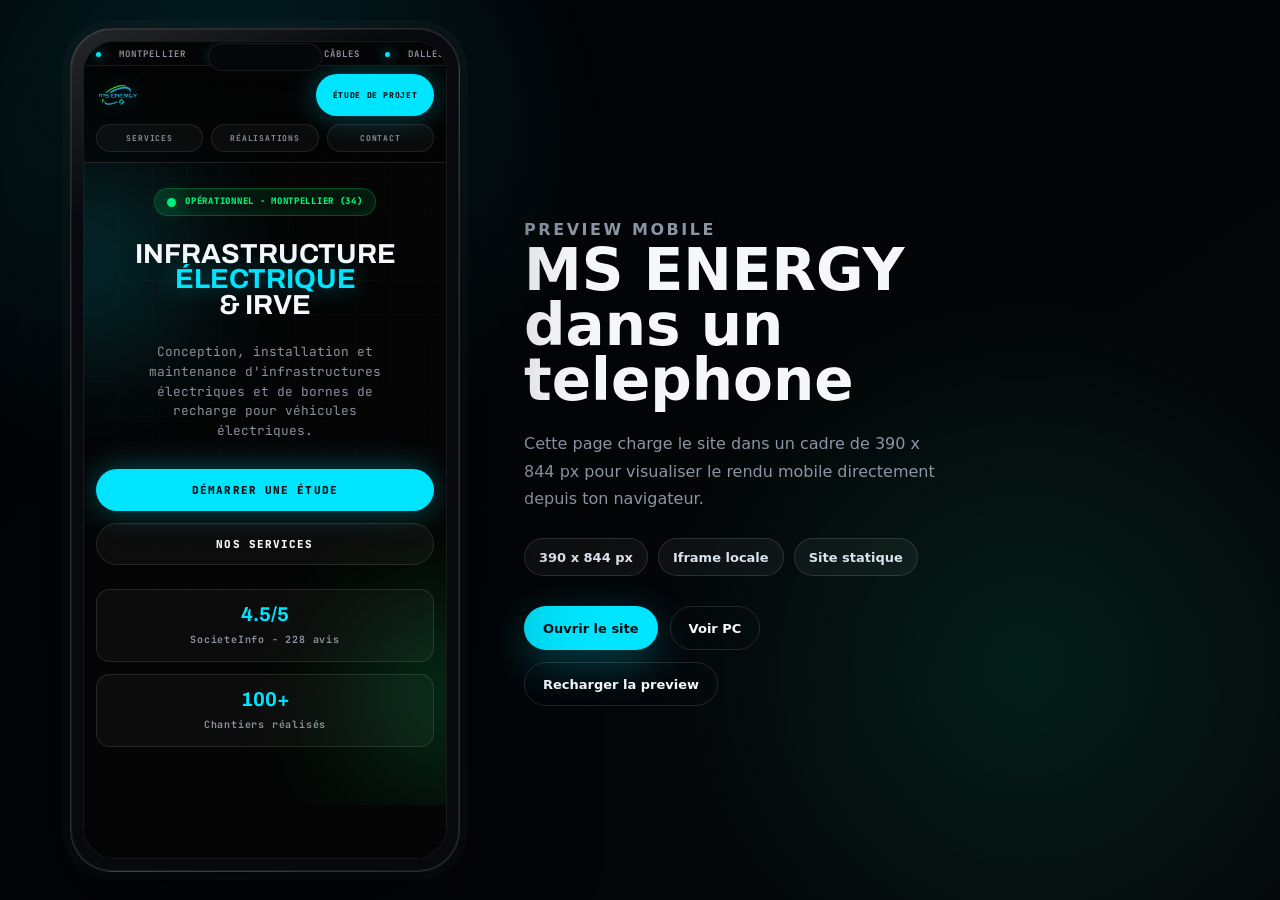
==== mobile-index.html @ 968877ab "Add files via upload" ====
<!doctype html>
<html lang="fr">
<head>
  <meta charset="utf-8">
  <meta name="viewport" content="width=device-width, initial-scale=1">
  <title>Preview Mobile - MS ENERGY</title>
  <style>
    :root {
      color-scheme: dark;
      --bg: #05070a;
      --panel: #0a0f14;
      --phone: #07090c;
      --stroke: #202934;
      --cyan: #00e5ff;
      --text: #f5f7fb;
      --muted: #8b95a3;
    }

    * {
      box-sizing: border-box;
    }

    html,
    body {
      height: 100%;
      margin: 0;
    }

    body {
      min-height: 100%;
      display: grid;
      place-items: center;
      padding: 24px;
      background:
        radial-gradient(circle at 18% 15%, rgba(0, 229, 255, 0.16), transparent 28%),
        radial-gradient(circle at 80% 74%, rgba(0, 255, 170, 0.1), transparent 30%),
        linear-gradient(145deg, #020305, var(--bg));
      color: var(--text);
      font-family: Inter, ui-sans-serif, system-ui, -apple-system, BlinkMacSystemFont, "Segoe UI", sans-serif;
    }

    .preview-shell {
      width: min(100%, 1180px);
      min-height: min(860px, calc(100vh - 48px));
      display: grid;
      grid-template-columns: minmax(320px, 430px) minmax(240px, 1fr);
      align-items: center;
      gap: 44px;
    }

    .phone {
      width: min(390px, calc(100vw - 48px));
      height: min(844px, calc(100vh - 48px));
      min-height: 620px;
      margin-inline: auto;
      padding: 12px;
      border: 1px solid rgba(255, 255, 255, 0.14);
      border-radius: 42px;
      background:
        linear-gradient(150deg, rgba(255, 255, 255, 0.12), transparent 18%),
        var(--phone);
      box-shadow:
        0 42px 120px rgba(0, 0, 0, 0.62),
        0 0 0 8px rgba(255, 255, 255, 0.025),
        inset 0 0 0 1px rgba(255, 255, 255, 0.08);
      position: relative;
    }

    .phone::before {
      content: "";
      position: absolute;
      top: 14px;
      left: 50%;
      width: 112px;
      height: 26px;
      transform: translateX(-50%);
      border-radius: 999px;
      background: #05070a;
      border: 1px solid rgba(255, 255, 255, 0.08);
      z-index: 2;
    }

    .screen {
      width: 100%;
      height: 100%;
      overflow: hidden;
      border-radius: 32px;
      border: 1px solid rgba(255, 255, 255, 0.1);
      background: #000;
    }

    iframe {
      width: 100%;
      height: 100%;
      border: 0;
      background: #000;
      display: block;
    }

    .side {
      max-width: 430px;
      padding-block: 20px;
    }

    .eyebrow {
      margin: 0 0 14px;
      color: var(--cyan);
      font-size: 12px;
      font-weight: 800;
      letter-spacing: 0.16em;
      text-transform: uppercase;
    }

    h1 {
      margin: 0;
      font-size: clamp(32px, 5vw, 58px);
      line-height: 0.95;
      letter-spacing: 0;
    }

    .side p {
      max-width: 34rem;
      margin: 22px 0 0;
      color: var(--muted);
      font-size: 16px;
      line-height: 1.7;
    }

    .meta {
      display: flex;
      flex-wrap: wrap;
      gap: 10px;
      margin-top: 26px;
    }

    .pill {
      min-height: 38px;
      display: inline-flex;
      align-items: center;
      border: 1px solid rgba(255, 255, 255, 0.12);
      border-radius: 999px;
      padding: 0 14px;
      background: rgba(255, 255, 255, 0.045);
      color: #d9e3ee;
      font-size: 13px;
      font-weight: 700;
    }

    .actions {
      display: flex;
      flex-wrap: wrap;
      gap: 12px;
      margin-top: 30px;
    }

    .button {
      min-height: 44px;
      display: inline-flex;
      align-items: center;
      justify-content: center;
      border: 1px solid rgba(255, 255, 255, 0.12);
      border-radius: 999px;
      padding: 0 18px;
      color: var(--text);
      text-decoration: none;
      font-size: 13px;
      font-weight: 800;
    }

    .button.primary {
      border-color: transparent;
      background: var(--cyan);
      color: #001014;
      box-shadow: 0 14px 44px rgba(0, 229, 255, 0.28);
    }

    @media (max-width: 820px) {
      body {
        padding: 14px;
      }

      .preview-shell {
        min-height: auto;
        grid-template-columns: 1fr;
        gap: 22px;
      }

      .side {
        order: -1;
        max-width: none;
        padding: 0;
      }

      .side p,
      .actions {
        display: none;
      }

      h1 {
        font-size: 28px;
      }

      .phone {
        width: min(390px, calc(100vw - 28px));
        height: calc(100vh - 150px);
        min-height: 560px;
      }
    }
  </style>
</head>
<body>
  <main class="preview-shell" aria-label="Preview mobile MS ENERGY">
    <section class="phone" aria-label="Emulateur telephone">
      <div class="screen">
        <iframe src="index.html" title="MS ENERGY en format mobile"></iframe>
      </div>
    </section>

    <section class="side" aria-label="Informations de preview">
      <p class="eyebrow">Preview mobile</p>
      <h1>MS ENERGY<br>dans un telephone</h1>
      <p>Cette page charge le site dans un cadre de 390 x 844 px pour visualiser le rendu mobile directement depuis ton navigateur.</p>
      <div class="meta" aria-label="Caracteristiques">
        <span class="pill">390 x 844 px</span>
        <span class="pill">Iframe locale</span>
        <span class="pill">Site statique</span>
      </div>
      <div class="actions">
        <a class="button primary" href="index.html">Ouvrir le site</a>
        <a class="button" href="pc-index.html">Voir PC</a>
        <a class="button" href="mobile-index.html">Recharger la preview</a>
      </div>
    </section>
  </main>
</body>
</html>
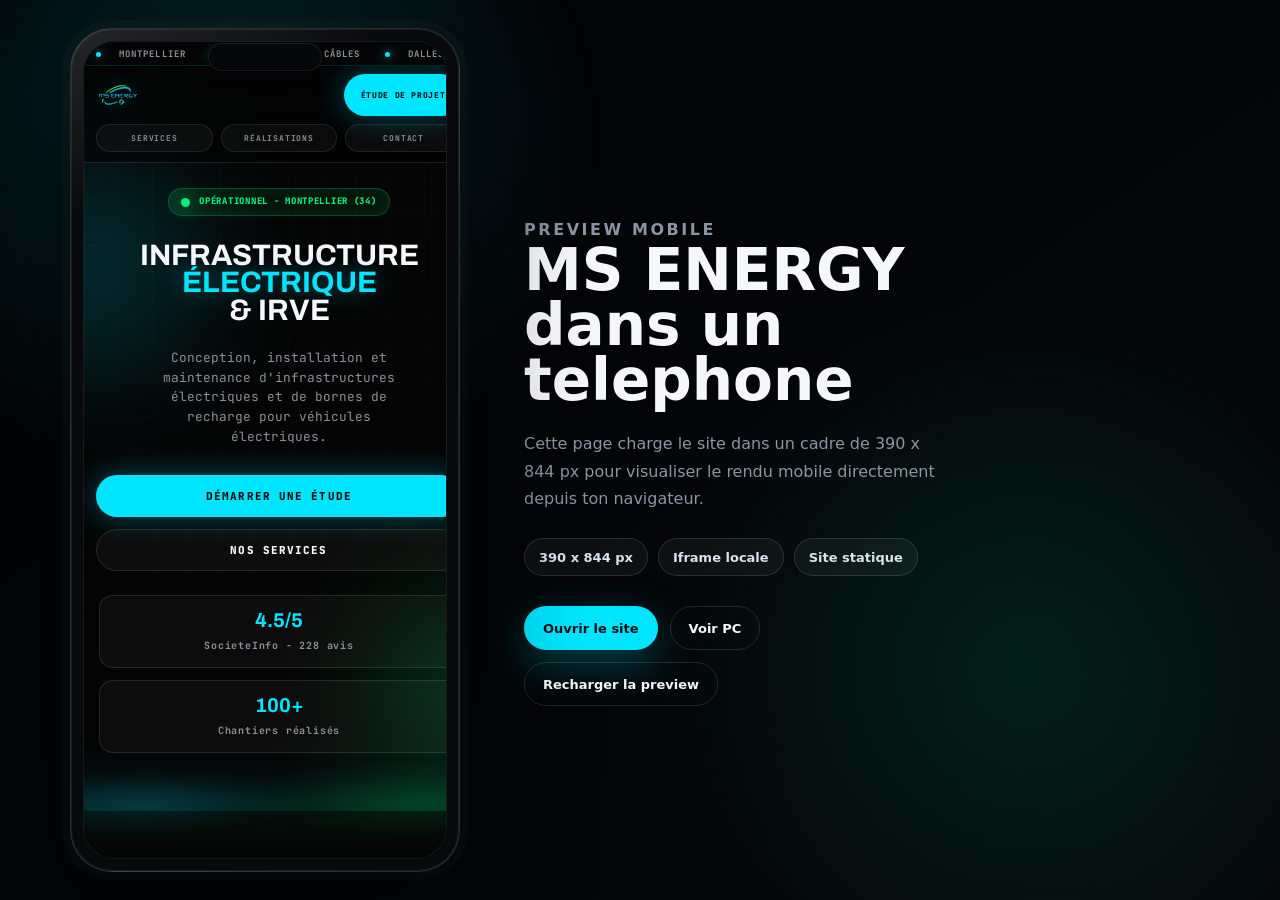
==== commit 96c28eb4: "Add files via upload" ====
--- a/mobile-index.html
+++ b/mobile-index.html
@@ -90,7 +90,7 @@
     }
 
     iframe {
-      width: 100%;
+      width: 390px;
       height: 100%;
       border: 0;
       background: #000;
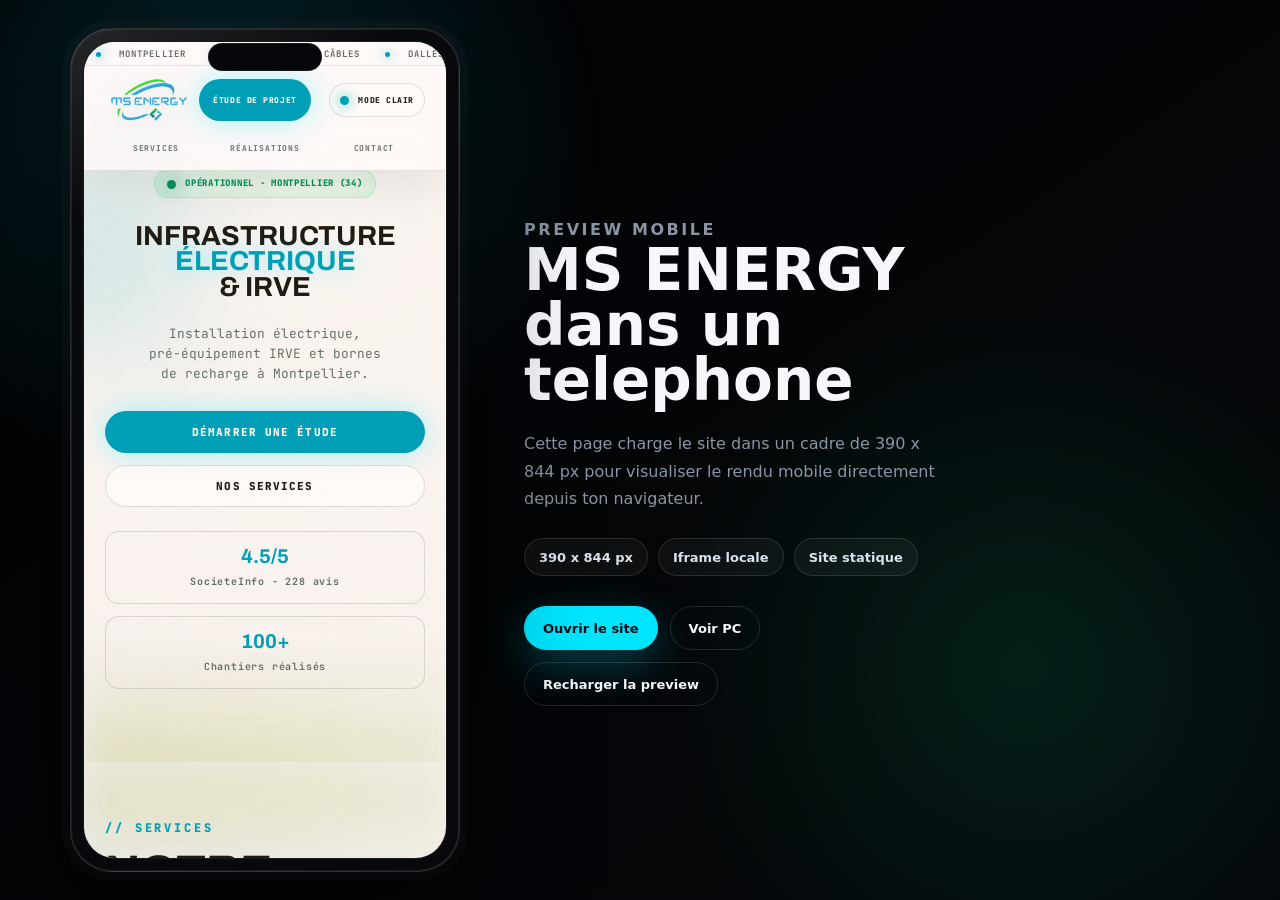
==== commit 8e6da4ef: "Add files via upload" ====
--- a/mobile-index.html
+++ b/mobile-index.html
@@ -90,7 +90,7 @@
     }
 
     iframe {
-      width: 390px;
+      width: 100%;
       height: 100%;
       border: 0;
       background: #000;
